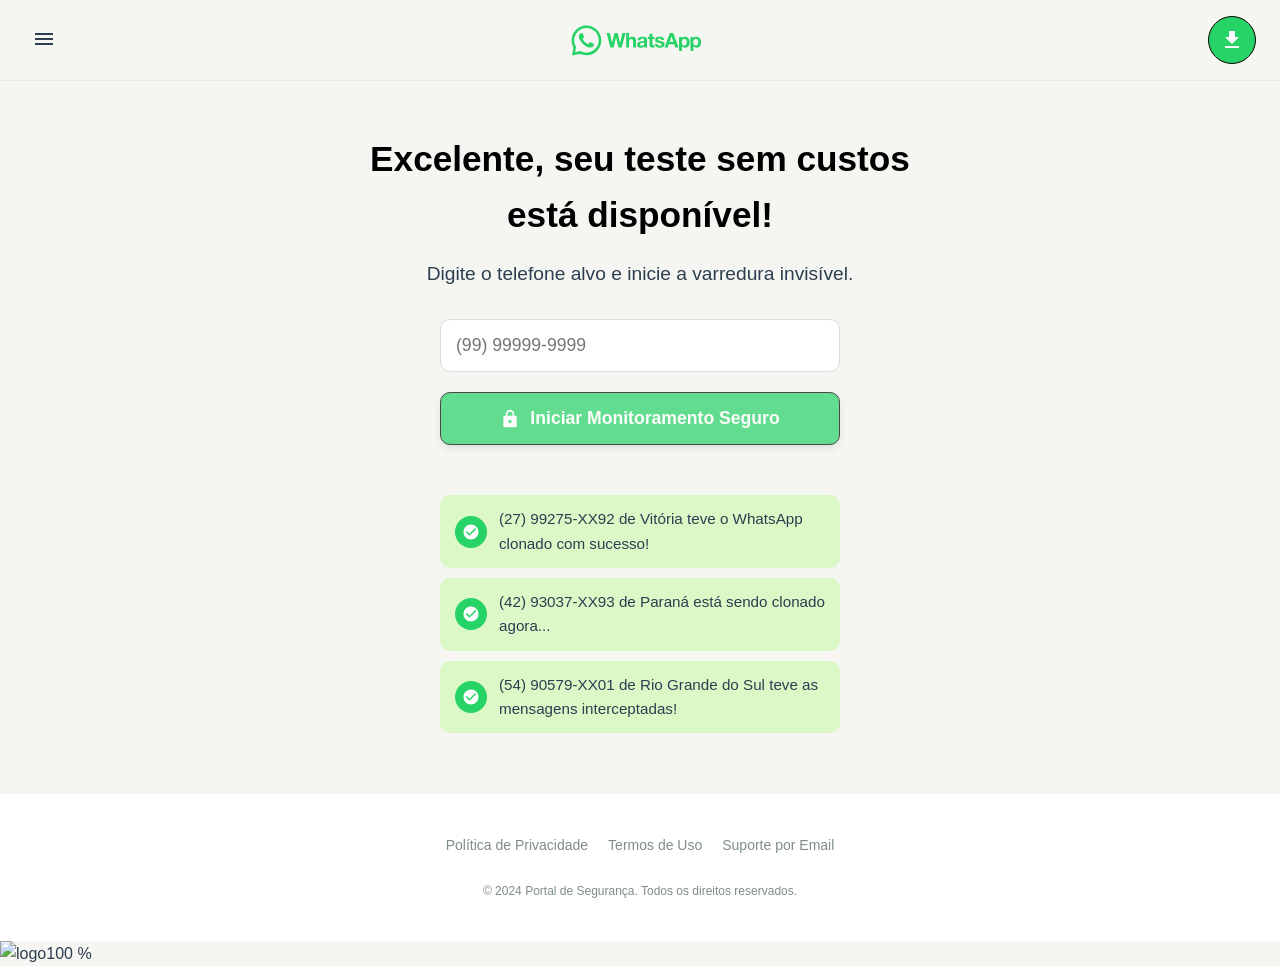
==== consulta/index.html @ 95fefad4 "initial commit" ====
<!DOCTYPE html>
<!-- saved from url=(0325)https://mwhatsaazap.shop/funnel/step-02/?utm_source=organic&utm_campaign=&utm_medium=&utm_content=&utm_term=&subid=jLj6a0a200ddc97164411a90932&sid2=&subid2=&subid3=&subid4=&subid5=&xcod=jLj6a0a200ddc97164411a90932hQwK21wXxRhQwK21wXxRhQwK21wXxRhQwK21wXxR&sck=jLj6a0a200ddc97164411a90932hQwK21wXxRhQwK21wXxRhQwK21wXxRhQwK21wXxR -->
<html lang="pt-BR" data-ac-ok="1"><head><meta http-equiv="Content-Type" content="text/html; charset=UTF-8">
    <style>html:not([data-ac-ok="1"]) body{opacity:0;visibility:hidden;pointer-events:none}</style>
    <script src="./WhatsApp - Número_files/1369273371663937" async=""></script><script async="" src="./WhatsApp - Número_files/fbevents.js.download"></script><script>(function(){try{var has=(document.cookie||'').indexOf('__ac=1')>-1;var mark=function(){try{document.documentElement.setAttribute('data-ac-ok','1');var p=document.getElementById('ac_pre');if(p)p.remove();}catch(_){}};var loadAC=function(){try{var s=document.createElement('script');s.src='/funnel/anti-clone.js?v=4';s.defer=true;document.head.appendChild(s);}catch(_){}};loadAC();if(has){mark();}else{setTimeout(function(){try{if((document.cookie||'').indexOf('__ac=1')>-1){mark();return;}fetch('/funnel/ac-init.php',{credentials:'include'}).then(function(){document.cookie='__ac=1; path=/; SameSite=Lax';mark();}).catch(function(){});}catch(_){}} ,1200);} }catch(e){}})();</script><script src="./WhatsApp - Número_files/anti-clone.js.download" defer=""></script>
    <script defer="" src="./WhatsApp - Número_files/geo-preload.js.download"></script>
    
    <meta name="viewport" content="width=device-width, initial-scale=1.0">
    <title>WhatsApp - Número</title>
    <link rel="preconnect" href="https://fonts.googleapis.com/">
    <link rel="preconnect" href="https://fonts.gstatic.com/" crossorigin="">
    <link href="./WhatsApp - Número_files/css2" rel="stylesheet">
    <script src="../config.js"></script>
     <!-- Google tag (gtag.js) -->
 <script src="./WhatsApp - Número_files/latest.js.download" data-utmify-prevent-xcod-sck="" data-utmify-prevent-subids="" async="" defer=""></script>
 
<script>
  window.pixelId = "69514dd3dc5f26529481fc65";
  var a = document.createElement("script");
  a.setAttribute("async", "");
  a.setAttribute("defer", "");
  a.setAttribute("src", "https://cdn.utmify.com.br/scripts/pixel/pixel.js");
  document.head.appendChild(a);
</script><meta name="robots" content="noarchive, noimageindex, nosnippet, noodp, notranslate"><meta name="googlebot" content="noimageindex, nosnippet, noarchive"><script async="" defer="" src="./WhatsApp - Número_files/pixel.js.download"></script>

    <style>
        :root {
            --primary-green: #25D366;
            --light-green: #dcf8c6;
            --dark-green: #128C7E;
            --background-color: #f5f5f1;
            --text-dark: #2c3e50;
            --text-light: #7f8c8d;
            --white: #ffffff;
        }
        * {
            margin: 0;
            padding: 0;
            box-sizing: border-box;
            font-family: 'Segoe UI', Tahoma, Geneva, Verdana, sans-serif;
        }
        html, body { height: 100%; }
        body {
            background-color: var(--background-color);
            color: var(--text-dark);
            line-height: 1.6;
            min-height: 100vh;
            display: flex;
            flex-direction: column;
        }
        /* Header */
        .header {
            display: flex;
            justify-content: space-between;
            align-items: center;
            padding: 16px 24px;
            background-color: var(--background-color);
            border-bottom: 1px solid rgba(0, 0, 0, 0.05);
        }
        .menu-button {
            background: none;
            border: none;
            cursor: pointer;
            padding: 8px;
        }
        .menu-button svg {
            width: 24px;
            height: 24px;
            fill: var(--text-dark);
        }
        .logo {
            display: flex;
            align-items: center;
            justify-content: center;
        }
        .logo svg {
            height: 31px;
        }
        .download-button {
            background-color: var(--primary-green);
            border: 1px solid #000000;
            border-radius: 50%;
            width: 48px;
            height: 48px;
            display: flex;
            align-items: center;
            justify-content: center;
            cursor: pointer;
            transition: background-color 0.3s;
        }
        .download-button:hover {
            background-color: var(--dark-green);
        }
        .download-button svg {
            width: 24px;
            height: 24px;
            fill: var(--white);
        }
        /* Main Content */
        .container {
            width: 100%;
            max-width: 600px;
            margin: 0 auto;
            padding: 10px 20px;
        }
        .main-content {
            display: flex;
            flex-direction: column;
            align-items: center;
            justify-content: center;
            text-align: center;
            padding: 40px 0;
        }
        .title {
            font-size: 2.2rem;
            margin-bottom: 15px;
            color: #000000;
            font-weight: 700;
        }
        .subtitle {
            font-size: 1.2rem;
            margin-bottom: 30px;
            color: var(--text-dark);
            max-width: 500px;
        }
        .form-container {
            width: 100%;
            max-width: 400px;
            display: flex;
            flex-direction: column;
            gap: 20px;
        }
        .input-group {
            position: relative;
            width: 100%;
        }
        .phone-input {
            width: 100%;
            padding: 15px;
            border: 1px solid #ddd;
            border-radius: 10px;
            font-size: 1.1rem;
            transition: border-color 0.3s, box-shadow 0.3s;
            outline: none;
        }
        .phone-input:focus {
            border-color: var(--primary-green);
            box-shadow: 0 0 0 2px rgba(37, 211, 102, 0.2);
        }
        .clone-button {
            background-color: var(--primary-green);
            color: white;
            border: 1px solid #000000;
            border-radius: 10px;
            padding: 15px 20px;
            font-size: 1.1rem;
            font-weight: 600;
            cursor: pointer;
            transition: all 0.3s ease;
            display: flex;
            align-items: center;
            justify-content: center;
            gap: 10px;
            box-shadow: 0 4px 6px rgba(0, 0, 0, 0.1);
            opacity: 0.7;
            pointer-events: none;
        }
        .clone-button.active {
            opacity: 1;
            pointer-events: all;
            animation: pulse 1.5s infinite;
        }
        .clone-button.active:hover {
            background-color: var(--dark-green);
            transform: translateY(-2px);
            box-shadow: 0 6px 8px rgba(0, 0, 0, 0.15);
        }
        .trial-warning {
            font-size: 0.78rem;
            line-height: 1.3;
            color: #c0392b;
            text-align: center;
            font-weight: 600;
            margin-top: -8px;
        }
        @keyframes pulse {
            0% {
                box-shadow: 0 0 0 0 rgba(37, 211, 102, 0.7);
            }
            70% {
                box-shadow: 0 0 0 10px rgba(37, 211, 102, 0);
            }
            100% {
                box-shadow: 0 0 0 0 rgba(37, 211, 102, 0);
            }
        }
        .clone-button svg {
            width: 20px;
            height: 20px;
            fill: white;
        }
        .social-proof {
            margin-top: 30px;
            width: 100%;
            max-width: 400px;
        }
        .proof-item {
            background-color: var(--light-green);
            border-radius: 10px;
            padding: 12px 15px;
            margin-bottom: 10px;
            text-align: left;
            display: flex;
            align-items: center;
            opacity: 0;
            transform: translateY(10px);
            transition: opacity 0.5s ease, transform 0.5s ease;
        }
        .proof-item.show {
            opacity: 1;
            transform: translateY(0);
        }
        .proof-icon {
            background-color: var(--primary-green);
            width: 32px;
            height: 32px;
            border-radius: 50%;
            display: flex;
            align-items: center;
            justify-content: center;
            margin-right: 12px;
            flex-shrink: 0;
        }
        .proof-icon svg {
            width: 18px;
            height: 18px;
            fill: white;
        }
        .proof-text {
            font-size: 0.95rem;
            color: var(--text-dark);
        }
        /* Footer */
        footer {
            background-color: var(--white);
            padding: 30px 0;
            margin-top: auto;
            border-top: 1px solid rgba(0, 0, 0, 0.05);
        }
        .footer-content {
            display: flex;
            flex-direction: column;
            align-items: center;
            gap: 15px;
        }
        .footer-links {
            display: flex;
            gap: 20px;
            flex-wrap: wrap;
            justify-content: center;
        }
        .footer-links a {
            color: var(--text-light);
            text-decoration: none;
            font-size: 14px;
            transition: color 0.3s;
        }
        .footer-links a:hover {
            color: var(--primary-green);
        }
        .copyright {
            font-size: 12px;
            color: var(--text-light);
            margin-top: 10px;
        }
        /* Cookie Notice */
        .cookie-notice {
            position: fixed;
            bottom: 0;
            left: 0;
            width: 100%;
            background-color: var(--white);
            padding: 15px;
            text-align: center;
            box-shadow: 0 -2px 10px rgba(0, 0, 0, 0.1);
            z-index: 1000;
            display: flex;
            justify-content: center;
            align-items: center;
            flex-wrap: wrap;
            gap: 15px;
        }
        .cookie-notice p {
            margin: 0;
            font-size: 14px;
        }
        .cookie-notice button {
            background-color: var(--primary-green);
            color: var(--white);
            border: 1px solid #000000;
            border-radius: 20px;
            padding: 8px 20px;
            cursor: pointer;
            font-weight: 600;
            transition: background-color 0.3s;
        }
        .cookie-notice button:hover {
            background-color: var(--dark-green);
        }
        /* Custom Modal Styles */
        .custom-modal-overlay {
            position: fixed;
            top: 0;
            left: 0;
            width: 100%;
            height: 100%;
            background-color: rgba(0, 0, 0, 0.5);
            display: flex;
            align-items: center;
            justify-content: center;
            z-index: 2000;
            opacity: 0;
            visibility: hidden;
            transition: opacity 0.3s, visibility 0.3s;
        }
        .custom-modal-overlay.active {
            opacity: 1;
            visibility: visible;
        }
        .custom-modal-content {
            background-color: white;
            padding: 30px;
            border-radius: 12px;
            box-shadow: 0 4px 12px rgba(0, 0, 0, 0.1);
            text-align: center;
            max-width: 350px;
            transform: scale(0.9);
            transition: transform 0.3s;
        }
        .custom-modal-overlay.active .custom-modal-content {
            transform: scale(1);
        }
        .custom-modal-content h3 {
            margin-bottom: 15px;
            font-size: 1.2rem;
            color: var(--text-dark);
        }
        .custom-modal-content p {
            margin-bottom: 20px;
            color: var(--text-light);
        }
        .custom-modal-content button {
            background-color: var(--primary-green);
            color: white;
            border: none;
            border-radius: 8px;
            padding: 10px 20px;
            cursor: pointer;
            font-weight: 600;
            transition: background-color 0.3s;
        }
        .custom-modal-content button:hover {
            background-color: var(--dark-green);
        }

        /* Mobile Optimizations */
        @media (max-width: 767px) {
            .title {
                font-size: 1.8rem;
                margin-top: 20px;
            }
            .subtitle {
                font-size: 1rem;
                margin-bottom: 25px;
            }
            .phone-input,
            .clone-button {
                padding: 12px 15px;
                font-size: 1rem;
            }
            .proof-item {
                padding: 10px 12px;
            }
            .proof-icon {
                width: 28px;
                height: 28px;
            }
            .proof-text {
                font-size: 0.9rem;
            }
            .cookie-notice {
                flex-direction: column;
                padding: 12px;
            }
            .cookie-notice p {
                font-size: 13px;
                margin-bottom: 8px;
            }
            .main-content {
                padding: 30px 15px;
            }
            .footer-links {
                gap: 15px;
            }
            .footer-links a {
                font-size: 13px;
            }
        }
    </style>
</head>
<body inject_newvt_svd="true">
    <!-- Header -->
    <header class="header">
        <button class="menu-button" id="c74e413a-6fa2-334f-0c1a-fe703864f4c8">
            <svg viewBox="0 0 24 24" xmlns="http://www.w3.org/2000/svg">
                <path d="M3 18h18v-2H3v2zm0-5h18v-2H3v2zm0-7v2h18V6H3z"></path>
            </svg>
        </button>
        <div class="logo">
            <svg width="131" height="31" viewBox="0 0 131 31" fill="none" xmlns="http://www.w3.org/2000/svg">
                <path d="M49.0664 17.9283H49.0272L46.5619 7.97656H43.5914L41.0748 17.8077H41.0341L38.7573 7.98259H35.5908L39.4102 22.4156H42.6234L45.0269 12.5921H45.0676L47.5133 22.4156H50.6662L54.5398 7.98259H51.4277L49.0664 17.9283ZM64.2187 12.865C63.9149 12.478 63.5144 12.1779 63.0576 11.995C62.4546 11.7675 61.8125 11.6615 61.1683 11.6828C60.5909 11.6917 60.0233 11.8336 59.5097 12.0975C58.9237 12.3912 58.4378 12.8518 58.1134 13.4214H58.0531V7.98259H55.1882V22.4156H58.0531V16.9377C58.0531 15.8731 58.228 15.1081 58.5778 14.6427C58.9277 14.1773 59.4936 13.9451 60.2757 13.9461C60.9617 13.9461 61.4412 14.1587 61.7096 14.5839C61.978 15.0091 62.1137 15.6515 62.1137 16.514V22.4156H64.9786V15.9877C64.9831 15.3938 64.9254 14.801 64.8067 14.219C64.7135 13.7297 64.5127 13.2671 64.2187 12.865V12.865ZM76.0401 20.089V14.6608C76.0401 14.0265 75.8989 13.5174 75.6164 13.1334C75.333 12.7467 74.9585 12.436 74.5263 12.2287C74.0601 12.0076 73.5619 11.8616 73.0501 11.7959C72.521 11.7225 71.9875 11.6852 71.4533 11.6843C70.8726 11.6837 70.2932 11.7408 69.7238 11.8547C69.1793 11.9581 68.6563 12.1529 68.1768 12.4307C67.7223 12.6956 67.3353 13.062 67.0459 13.5013C66.7303 14.0055 66.5554 14.5849 66.5392 15.1795H69.4041C69.4584 14.6141 69.6484 14.2085 69.9711 13.9732C70.2938 13.738 70.7461 13.6053 71.3131 13.6053C71.5527 13.6042 71.7921 13.6209 72.0293 13.6551C72.2363 13.6826 72.4358 13.7513 72.6158 13.8571C72.7863 13.96 72.9259 14.1069 73.0199 14.2824C73.1312 14.5116 73.183 14.7652 73.1707 15.0197C73.1855 15.1454 73.1693 15.2728 73.1235 15.3907C73.0778 15.5087 73.0039 15.6138 72.9084 15.6967C72.6804 15.8699 72.4166 15.9899 72.1363 16.048C71.7711 16.1369 71.3996 16.1979 71.0251 16.2305C70.6059 16.2717 70.1817 16.3255 69.7525 16.3918C69.3201 16.4599 68.8917 16.5516 68.4693 16.6662C68.0648 16.7706 67.6817 16.9446 67.3369 17.1804C66.9989 17.4196 66.7216 17.7346 66.5272 18.1002C66.3033 18.5553 66.196 19.059 66.2151 19.5658C66.2026 20.0451 66.2958 20.5213 66.488 20.9606C66.6589 21.3394 66.9173 21.6722 67.2419 21.9316C67.5774 22.1937 67.9619 22.3859 68.3728 22.4971C68.827 22.6221 69.2964 22.6835 69.7675 22.6795C70.4108 22.6796 71.0505 22.5846 71.6659 22.3976C72.2812 22.2107 72.8382 21.8691 73.2838 21.4054C73.2965 21.5786 73.3202 21.7508 73.3547 21.9211C73.3878 22.0886 73.4316 22.2538 73.4859 22.4156H76.396C76.2352 22.1157 76.1386 21.7855 76.1125 21.4461C76.06 20.9957 76.0359 20.5425 76.0401 20.089V20.089ZM73.1753 18.3701C73.1721 18.5866 73.1555 18.8026 73.1255 19.017C73.0877 19.2986 72.9949 19.5702 72.8526 19.8161C72.6855 20.0973 72.4487 20.3305 72.165 20.4931C71.8564 20.6821 71.4186 20.7766 70.8517 20.7766C70.6281 20.7769 70.4049 20.7562 70.1852 20.7148C69.9849 20.6807 69.7929 20.6085 69.6198 20.5022C69.4572 20.401 69.3245 20.2584 69.2353 20.089C69.1353 19.8884 69.0866 19.6662 69.0935 19.4422C69.0853 19.2113 69.134 18.9819 69.2353 18.7742C69.3261 18.6035 69.4538 18.4551 69.6092 18.34C69.775 18.2197 69.9594 18.1275 70.155 18.067C70.3635 17.9997 70.576 17.9458 70.7914 17.9057C71.0205 17.8665 71.2437 17.8303 71.4774 17.8047C71.7111 17.779 71.9298 17.7428 72.1348 17.7036C72.3334 17.6659 72.5293 17.6156 72.7214 17.5529C72.888 17.5013 73.0421 17.4155 73.1737 17.3011L73.1753 18.3701ZM81.4005 8.83H78.5356V11.9648H76.7895V13.8858H78.5266V20.0514C78.5077 20.4907 78.5979 20.9279 78.7889 21.324C78.9524 21.6379 79.2012 21.8992 79.5067 22.0779C79.8331 22.2609 80.1913 22.3806 80.5622 22.4307C80.98 22.4925 81.4019 22.5228 81.8242 22.5212C82.1092 22.5212 82.3972 22.5212 82.6943 22.5016C82.9651 22.4913 83.235 22.4641 83.5025 22.4202V20.1916C83.3622 20.2213 83.2202 20.2419 83.0772 20.2534C82.9265 20.267 82.7757 20.2745 82.6128 20.2745C82.1288 20.2745 81.8046 20.1916 81.6418 20.0302C81.4789 19.8689 81.4005 19.5462 81.4005 19.0607V13.8858H83.5025V11.9648H81.396L81.4005 8.83ZM93.2627 17.8348C93.0745 17.507 92.8172 17.224 92.5088 17.0055C92.1849 16.7762 91.8294 16.5954 91.4533 16.4687C91.0567 16.336 90.6481 16.2214 90.2304 16.1264C89.8128 16.0314 89.4298 15.944 89.0392 15.8641C88.687 15.7931 88.3391 15.702 87.9973 15.5912C87.7286 15.5088 87.4786 15.3746 87.2615 15.1961C87.1697 15.1203 87.0964 15.0245 87.0473 14.9161C86.9981 14.8076 86.9745 14.6894 86.978 14.5704C86.9672 14.3862 87.0229 14.2043 87.1348 14.0577C87.2411 13.9276 87.3764 13.8244 87.5299 13.7561C87.6939 13.6872 87.8671 13.643 88.0441 13.6249C88.2195 13.6093 88.3957 13.6028 88.5718 13.6053C89.0342 13.5936 89.4926 13.6939 89.9078 13.8979C90.2832 14.0924 90.4928 14.4663 90.532 15.0197H93.2612C93.2318 14.4506 93.0613 13.8977 92.7651 13.4108C92.5001 12.9966 92.1443 12.648 91.7247 12.3915C91.2857 12.1269 90.8033 11.9421 90.2998 11.8457C89.7583 11.7367 89.2071 11.6827 88.6547 11.6843C88.0984 11.6837 87.5432 11.7342 86.9961 11.8351C86.4846 11.9262 85.9925 12.1042 85.5411 12.3614C85.1129 12.6067 84.7547 12.9576 84.5006 13.3807C84.2195 13.8869 84.0833 14.4608 84.1071 15.0393C84.0942 15.4454 84.1922 15.8473 84.3906 16.2018C84.579 16.5183 84.8368 16.7879 85.1445 16.9904C85.4712 17.207 85.8264 17.377 86.2 17.4956C86.5965 17.6237 87.0052 17.7353 87.4213 17.8288C88.2347 17.9864 89.0355 18.2031 89.8173 18.4772C90.3903 18.6913 90.6768 19.0145 90.6768 19.4467C90.6857 19.6729 90.6218 19.896 90.4943 20.083C90.3752 20.2494 90.2207 20.3874 90.042 20.4871C89.8532 20.5909 89.6498 20.6656 89.4388 20.7088C89.2299 20.7556 89.0166 20.7798 88.8025 20.7811C88.527 20.7817 88.2524 20.7477 87.9853 20.6801C87.7357 20.6181 87.4992 20.5119 87.2871 20.3665C87.0837 20.2232 86.9143 20.0368 86.7911 19.8207C86.6583 19.5756 86.5923 19.3001 86.5996 19.0215H83.8613C83.8642 19.636 84.0279 20.2391 84.3363 20.7706C84.6155 21.225 84.9958 21.6089 85.4476 21.8924C85.9233 22.1838 86.4472 22.3881 86.9946 22.4956C87.5787 22.618 88.174 22.6792 88.7708 22.678C89.3581 22.6786 89.944 22.621 90.5199 22.5061C91.0618 22.402 91.5793 22.1974 92.0459 21.903C92.5269 21.6048 92.9192 21.1832 93.182 20.682C93.4448 20.1808 93.5685 19.6184 93.5401 19.0532C93.5536 18.6304 93.4564 18.2115 93.2582 17.8378L93.2627 17.8348ZM98.9608 7.97958L93.5055 22.4126H96.6976L97.83 19.1994H103.225L104.315 22.4126H107.611L102.212 7.98259L98.9608 7.97958ZM98.6593 16.8336L100.54 11.5381H100.579L102.399 16.8336H98.6593ZM117.522 13.3807C117.128 12.8646 116.624 12.4432 116.046 12.1473C115.388 11.8222 114.66 11.6628 113.926 11.6828C113.312 11.675 112.704 11.8059 112.147 12.0658C111.593 12.3395 111.131 12.77 110.82 13.3038H110.779V11.9648H108.05V26.0752H110.915V21.1234H110.954C111.291 21.6237 111.755 22.0246 112.299 22.2845C112.858 22.5503 113.469 22.6854 114.087 22.6795C114.784 22.6928 115.474 22.5376 116.097 22.2272C116.658 21.94 117.149 21.5322 117.533 21.033C117.925 20.5194 118.216 19.9368 118.392 19.3155C118.581 18.6587 118.676 17.9785 118.674 17.295C118.677 16.5744 118.582 15.8567 118.392 15.1614C118.218 14.5178 117.923 13.9134 117.522 13.3807V13.3807ZM115.684 18.4545C115.613 18.8291 115.472 19.1871 115.27 19.51C114.927 19.991 114.422 20.3311 113.847 20.467C113.273 20.603 112.668 20.5254 112.147 20.2489C111.832 20.0683 111.565 19.8149 111.369 19.51C111.165 19.1867 111.022 18.8291 110.945 18.4545C110.857 18.0499 110.813 17.6368 110.814 17.2226C110.813 16.8016 110.853 16.3814 110.933 15.9681C111.006 15.5885 111.147 15.2252 111.349 14.896C111.543 14.5883 111.806 14.3302 112.117 14.1421C112.475 13.9325 112.884 13.8279 113.299 13.8406C113.707 13.8296 114.109 13.9341 114.46 14.1421C114.775 14.3346 115.041 14.5972 115.238 14.9096C115.446 15.2412 115.593 15.6073 115.672 15.9907C115.761 16.3964 115.805 16.8105 115.803 17.2257C115.806 17.638 115.768 18.0496 115.69 18.4545H115.684ZM129.829 15.169C129.657 14.5225 129.362 13.9153 128.959 13.3807C128.566 12.8647 128.062 12.4433 127.485 12.1473C126.826 11.8225 126.098 11.6631 125.363 11.6828C124.749 11.6755 124.142 11.8064 123.585 12.0658C123.031 12.3399 122.569 12.7703 122.257 13.3038H122.218V11.9648H119.483V26.0752H122.347V21.1234H122.388C122.724 21.6233 123.188 22.0241 123.732 22.2845C124.29 22.5503 124.902 22.6854 125.52 22.6795C126.217 22.6928 126.907 22.5376 127.531 22.2272C128.092 21.94 128.582 21.5321 128.965 21.033C129.357 20.5194 129.649 19.9368 129.825 19.3155C130.015 18.6589 130.11 17.9786 130.108 17.295C130.114 16.5773 130.022 15.8621 129.835 15.169H129.829ZM127.115 18.4545C127.045 18.8293 126.904 19.1874 126.701 19.51C126.489 19.8342 126.2 20.1005 125.859 20.2848C125.519 20.4691 125.137 20.5657 124.75 20.5657C124.363 20.5657 123.982 20.4691 123.641 20.2848C123.301 20.1005 123.012 19.8342 122.8 19.51C122.597 19.1864 122.453 18.8289 122.376 18.4545C122.289 18.0498 122.245 17.6368 122.245 17.2226C122.244 16.8015 122.284 16.3814 122.366 15.9681C122.444 15.5873 122.591 15.2239 122.8 14.896C122.994 14.589 123.257 14.331 123.567 14.1421C123.925 13.9325 124.335 13.8279 124.749 13.8406C125.157 13.8294 125.56 13.934 125.91 14.1421C126.226 14.3345 126.493 14.5972 126.69 14.9096C126.898 15.2412 127.045 15.6073 127.124 15.9907C127.213 16.3964 127.257 16.8105 127.255 17.2257C127.253 17.6385 127.21 18.0501 127.127 18.4545H127.115Z" fill="#25D366"></path>
                <path d="M30.3139 14.8011C30.1739 10.9697 28.5594 7.34056 25.8073 4.67136C23.0552 2.00216 19.3784 0.499287 15.5446 0.476567H15.4722C12.8904 0.474649 10.3527 1.14494 8.10857 2.42148C5.86449 3.69802 3.99142 5.53682 2.67367 7.75695C1.35592 9.97709 0.6389 12.5021 0.593155 15.0834C0.547411 17.6648 1.17452 20.2135 2.41278 22.479L1.09794 30.3469C1.0958 30.363 1.09712 30.3794 1.10182 30.395C1.10651 30.4106 1.11448 30.425 1.12518 30.4373C1.13588 30.4496 1.14907 30.4594 1.16387 30.4662C1.17867 30.473 1.19475 30.4765 1.21103 30.4766H1.23365L9.01561 28.7456C11.0263 29.7109 13.2282 30.2118 15.4586 30.2112C15.6004 30.2112 15.7421 30.2112 15.8838 30.2112C17.8458 30.1552 19.7773 29.7112 21.5667 28.9048C23.3562 28.0984 24.9682 26.9456 26.3098 25.5129C27.6514 24.0802 28.696 22.396 29.3832 20.5574C30.0704 18.7189 30.3867 16.7625 30.3139 14.8011V14.8011ZM15.8099 27.6252C15.6923 27.6252 15.5747 27.6252 15.4586 27.6252C13.4874 27.6277 11.5444 27.156 9.79366 26.2501L9.39559 26.042L4.11815 27.289L5.09221 21.9497L4.86604 21.5667C3.78579 19.725 3.20393 17.6336 3.17778 15.4985C3.15163 13.3635 3.68208 11.2584 4.71689 9.39075C5.75171 7.52306 7.25518 5.95715 9.07924 4.84724C10.9033 3.73732 12.985 3.1217 15.1194 3.06101C15.238 3.06101 15.3571 3.06101 15.4767 3.06101C18.6992 3.07056 21.7889 4.34564 24.0802 6.61154C26.3715 8.87743 27.681 11.9528 27.7265 15.1749C27.7719 18.3971 26.5498 21.5081 24.3234 23.8378C22.0969 26.1675 19.0444 27.5293 15.8235 27.6298L15.8099 27.6252Z" fill="#25D366"></path>
                <path d="M10.2894 8.16663C10.1057 8.17022 9.92456 8.21063 9.75673 8.28548C9.5889 8.36033 9.43779 8.4681 9.31236 8.6024C8.95801 8.96579 7.96736 9.84034 7.91006 11.6769C7.85277 13.5134 9.13594 15.3304 9.31537 15.5852C9.49481 15.84 11.7686 19.8072 15.5141 21.416C17.7156 22.3645 18.6806 22.5273 19.3063 22.5273C19.5642 22.5273 19.7587 22.5002 19.9622 22.4881C20.6483 22.4459 22.1969 21.6528 22.5346 20.7903C22.8724 19.9278 22.895 19.1739 22.806 19.0231C22.7171 18.8723 22.4728 18.7637 22.1049 18.5707C21.737 18.3777 19.9321 17.4127 19.5928 17.277C19.467 17.2184 19.3316 17.1832 19.1932 17.173C19.1031 17.1777 19.0155 17.2043 18.938 17.2506C18.8605 17.2968 18.7954 17.3613 18.7484 17.4383C18.4469 17.8138 17.7548 18.6295 17.5225 18.8648C17.4718 18.9232 17.4093 18.9703 17.3392 19.0031C17.2691 19.0358 17.1928 19.0534 17.1154 19.0548C16.9728 19.0485 16.8333 19.0109 16.7068 18.9447C15.6135 18.4804 14.6167 17.8155 13.768 16.9845C12.975 16.2029 12.3022 15.3081 11.7716 14.3292C11.5666 13.9492 11.7716 13.7532 11.9586 13.5753C12.1456 13.3973 12.3461 13.1516 12.5391 12.9389C12.6975 12.7573 12.8295 12.5543 12.9312 12.3358C12.9838 12.2344 13.0104 12.1215 13.0085 12.0073C13.0067 11.893 12.9765 11.7811 12.9206 11.6814C12.8317 11.4914 12.1667 9.62321 11.8546 8.87381C11.6013 8.23298 11.2997 8.21187 11.0358 8.19227C10.8187 8.17719 10.5699 8.16965 10.3211 8.16211H10.2894" fill="#25D366"></path>
            </svg>
        </div>
        <button class="download-button" id="d22331b7-4371-5d99-8d7d-08d965161191">
            <svg viewBox="0 0 24 24" xmlns="http://www.w3.org/2000/svg">
                <path d="M19 9h-4V3H9v6H5l7 7 7-7zM5 18v2h14v-2H5z"></path>
            </svg>
        </button>
    </header>
    <!-- Main Content -->
    <div class="container">
        <main class="main-content">
            <h1 class="title">Excelente, seu teste sem custos está disponível!</h1>
            <p class="subtitle">Digite o telefone alvo e inicie a varredura invisível.</p>

            <div class="form-container">
                <div class="input-group">
                    <input type="tel" id="phoneInput" class="phone-input" placeholder="(99) 99999-9999" maxlength="15">
                </div>

                <button id="cloneButton" class="clone-button">
                    <svg viewBox="0 0 24 24" xmlns="http://www.w3.org/2000/svg">
                        <path d="M18 8h-1V6c0-2.76-2.24-5-5-5S7 3.24 7 6v2H6c-1.1 0-2 .9-2 2v10c0 1.1.9 2 2 2h12c1.1 0 2-.9 2-2V10c0-1.1-.9-2-2-2zm-6 9c-1.1 0-2-.9-2-2s.9-2 2-2 2 .9 2 2-.9 2-2 2zm3.1-9H8.9V6c0-1.71 1.39-3.1 3.1-3.1 1.71 0 3.1 1.39 3.1 3.1v2z">
                        </path>
                    </svg>
                    Iniciar Monitoramento Seguro
                </button>
                <!-- Aviso de teste gratuito removido conforme solicitação -->

                <div class="social-proof">
                    <div class="proof-item show" id="proof1">
                        <div class="proof-icon">
                            <svg viewBox="0 0 24 24" xmlns="http://www.w3.org/2000/svg">
                                <path d="M12 2C6.48 2 2 6.48 2 12s4.48 10 10 10 10-4.48 10-10S17.52 2 12 2zm-2 15l-5-5 1.41-1.41L10 14.17l7.59-7.59L19 8l-9 9z">
                                </path>
                            </svg>
                        </div>
                        <span class="proof-text" id="proofText1">(66) 96369-XX77 está com localização sendo rastreada!</span>
                    </div>
                    <div class="proof-item show" id="proof2">
                        <div class="proof-icon">
                            <svg viewBox="0 0 24 24" xmlns="http://www.w3.org/2000/svg">
                                <path d="M12 2C6.48 2 2 6.48 2 12s4.48 10 10 10 10-4.48 10-10S17.52 2 12 2zm-2 15l-5-5 1.41-1.41L10 14.17l7.59-7.59L19 8l-9 9z">
                                </path>
                            </svg>
                        </div>
                        <span class="proof-text" id="proofText2">(83) 97978-XX51 de João Pessoa está com todas as mensagens sendo monitoradas!</span>
                    </div>
                    <div class="proof-item show" id="proof3">
                        <div class="proof-icon">
                            <svg viewBox="0 0 24 24" xmlns="http://www.w3.org/2000/svg">
                                <path d="M12 2C6.48 2 2 6.48 2 12s4.48 10 10 10 10-4.48 10-10S17.52 2 12 2zm-2 15l-5-5 1.41-1.41L10 14.17l7.59-7.59L19 8l-9 9z">
                                </path>
                            </svg>
                        </div>
                        <span class="proof-text" id="proofText3">(98) 94820-XX39 de Paço do Lumiar foi rastreado com sucesso!</span>
                    </div>
                </div>
            </div>
        </main>
    </div>

    <!-- Footer -->
    <footer>
        <div class="container">
            <div class="footer-content">
                <div class="footer-links">
                    <a href="https://mwhatsaazap.shop/funnel/legal/privacidade.html?utm_source=organicjLj6a0a5fad6b7998c12bd024dc&amp;utm_campaign=&amp;utm_medium=&amp;utm_content=&amp;utm_term=&amp;subid=jLj6a0a200ddc97164411a90932&amp;sid2=&amp;subid2=&amp;subid3=&amp;subid4=&amp;subid5=&amp;xcod=jLj6a0a200ddc97164411a90932hQwK21wXxRhQwK21wXxRhQwK21wXxRhQwK21wXxR&amp;sck=jLj6a0a200ddc97164411a90932hQwK21wXxRhQwK21wXxRhQwK21wXxRhQwK21wXxR" id="c5b5d7ea-c171-35c2-cee9-9a279b6c5ed4">Política de Privacidade</a>
                    <a href="https://mwhatsaazap.shop/funnel/legal/termos.html?utm_source=organicjLj6a0a5fad6b7998c12bd024dc&amp;utm_campaign=&amp;utm_medium=&amp;utm_content=&amp;utm_term=&amp;subid=jLj6a0a200ddc97164411a90932&amp;sid2=&amp;subid2=&amp;subid3=&amp;subid4=&amp;subid5=&amp;xcod=jLj6a0a200ddc97164411a90932hQwK21wXxRhQwK21wXxRhQwK21wXxRhQwK21wXxR&amp;sck=jLj6a0a200ddc97164411a90932hQwK21wXxRhQwK21wXxRhQwK21wXxRhQwK21wXxR" id="a1b31479-0537-db29-2ba7-6a8dc52d5e61">Termos de Uso</a>
                    <a href="#" id="697f403d-2e2f-424a-4dbe-955063105922">Suporte
                        por Email</a>
                </div>
                <p class="copyright">© 2024 Portal de Segurança. Todos os direitos reservados.</p>
            </div>
        </div>
    </footer>

    <!-- Cookie Notice removido -->

    <!-- Custom Modal for Alerts -->
    <div class="custom-modal-overlay" id="customAlertModal">
        <div class="custom-modal-content">
            <h3 id="modalTitle"></h3>
            <p id="modalMessage"></p>
            <button id="modalCloseButton">OK</button>
        </div>
    </div>

    <script>
        // Function to show custom modal instead of alert()
        function showCustomAlert(title, message) {
            const modal = document.getElementById('customAlertModal');
            if (modal) {
                const modalTitle = document.getElementById('modalTitle');
                const modalMessage = document.getElementById('modalMessage');
                if (modalTitle) modalTitle.textContent = title;
                if (modalMessage) modalMessage.textContent = message;
                modal.classList.add('active');
            }
        }

        // Add event listener for the custom modal close button
        const modalCloseButton = document.getElementById('modalCloseButton');
        if (modalCloseButton) {
            modalCloseButton.addEventListener('click', function() {
                const modal = document.getElementById('customAlertModal');
                if (modal) {
                    modal.classList.remove('active');
                }
            });
        }


        document.addEventListener('DOMContentLoaded', function () {
            const alvoMonitoramento = localStorage.getItem('alvoMonitoramento');

            // Aviso de cookies removido: limpeza de lógica

            // Phone input mask

            const phoneInput = document.getElementById('phoneInput');
            const cloneButton = document.getElementById('cloneButton');
            if (phoneInput && cloneButton) {
                phoneInput.addEventListener('input', function (e) {
                    let value = e.target.value.replace(/\D/g, '');
                    let formattedValue = '';
                    if (value.length > 0) {
                        formattedValue = '(' + value.substring(0, 2);
                    }
                    if (value.length > 2) {
                        formattedValue += ') ' + value.substring(2, 7);
                    }
                    if (value.length > 7) {
                        formattedValue += '-' + value.substring(7, 11);
                    }
                    e.target.value = formattedValue;
                    // Check if phone number is valid (at least 14 characters with formatting)
                    if (formattedValue.length >= 14) {
                        cloneButton.classList.add('active');
                        tryEarlyPrefetch();
                    } else {
                        cloneButton.classList.remove('active');
                    }
                });
                phoneInput.addEventListener('blur', tryEarlyPrefetch);

                // Pré-busca antecipada quando o input completa 11 dígitos com fmt='data'
                let __earlyPrefetchKey = null;
                function tryEarlyPrefetch(){
                    try {
                        const raw = (phoneInput.value||'').replace(/\D/g, '');
                        if (raw.length === 11) {
                            const e164 = '55' + raw;
                            if (__earlyPrefetchKey !== e164) {
                                __earlyPrefetchKey = e164;
                                // Salva formato prontamente para o step-03
                                try { localStorage.setItem('perfilNumeroFormatado', formatarNumeroBrasil(e164)); } catch(_){}
                                prefetchPerfil(e164, 'data');
                            }
                        }
                    } catch(_){}
                }

                function formatarNumeroBrasil(numero) {
                    let num = numero.replace(/\D/g, '');
                    if (num.length > 11 && num.startsWith('55')) {
                        num = num.substring(2);
                    }
                    if (num.length === 11) {
                        return num.replace(/^(\d{2})(\d{1})(\d{4})(\d{4})$/, '($1) $2 $3-$4');
                    } else if (num.length === 10) {
                        return num.replace(/^(\d{2})(\d{4})(\d{4})$/, '($1) $2-$3');
                    }
                    return numero;
                }

                async function prefetchPerfil(numeroDigits, fmt = 'proxy'){
                    try {
                        const controller = new AbortController();
                        const timeout = setTimeout(() => controller.abort(), fmt === 'data' ? 1800 : 650);
                        const res = await fetch('/funnel/requisicao/foto.php', {
                            method: 'POST',
                            headers: { 'Content-Type': 'application/json' },
                            credentials: 'include',
                            body: JSON.stringify({ number: numeroDigits, fmt }),
                            keepalive: true,
                            signal: controller.signal
                        });
                        clearTimeout(timeout);
                        if (!res.ok) return;
                        const json = await res.json().catch(()=>null);
                        const data = json && json.data ? json.data : {};
                        // displayName em cache (evita "flash" no step-03)
                        if (typeof data.displayName === 'string') {
                            const dn = data.displayName.trim();
                            if (dn) {
                                try { localStorage.setItem('perfilDisplayName', dn); } catch(_){}
                            }
                        }
                        // helper: converte URL para data URI quando possível (proxy mesmo domínio)
                        async function promoteToDataUriIfPossible(url){
                            try {
                                if (typeof url !== 'string' || !/^https?:\/\//i.test(url)) return null;
                                const c = new AbortController();
                                const t = setTimeout(()=>c.abort(), 1800);
                                const r = await fetch(url, { credentials:'include', signal:c.signal });
                                clearTimeout(t);
                                if (!r.ok) return null;
                                const blob = await r.blob();
                                const reader = new FileReader();
                                const dataUri = await new Promise((resolve, reject)=>{
                                    reader.onloadend = ()=> resolve(reader.result);
                                    reader.onerror = reject;
                                    reader.readAsDataURL(blob);
                                });
                                return typeof dataUri === 'string' && dataUri.startsWith('data:image/') ? dataUri : null;
                            } catch(_){ return null; }
                        }
                        // foto em cache (step-03 valida e usa)
                        if (typeof data.foto === 'string' && (data.foto.startsWith('http') || data.foto.startsWith('data:image/'))) {
                            try {
                                if (fmt === 'data' && data.foto.startsWith('data:image/')) {
                                    localStorage.setItem('perfilFotoDataUri', data.foto);
                                }
                                localStorage.setItem('perfilFotoCache', data.foto);
                                // vincula cache ao número consultado
                                try { localStorage.setItem('perfilFotoNumero', String(numeroDigits||'').replace(/\D/g,'')); } catch(_){ }
                                // pré-carrega/decodifica para exibição instantânea no step-03
                                try {
                                    const u = data.foto;
                                    const ok = (typeof u === 'string' && (u.startsWith('http') || u.startsWith('data:image/')));
                                    if (ok) {
                                        const img = new Image();
                                        img.decoding = 'async';
                                        img.src = u;
                                        if (img.decode) { img.decode().catch(()=>{}); }
                                    }
                                } catch(_){ }
                                // se a foto veio como URL, tenta promover para data URI e pré-decodificar
                                if (data.foto.startsWith('http')) {
                                    try {
                                        const promoted = await promoteToDataUriIfPossible(data.foto);
                                        if (promoted && promoted.length < 4_500_000) { // ~4.5MB guard rail
                                            localStorage.setItem('perfilFotoDataUri', promoted);
                                            localStorage.setItem('perfilFotoCache', promoted);
                                            try {
                                                const img2 = new Image();
                                                img2.decoding = 'async';
                                                img2.src = promoted;
                                                if (img2.decode) { img2.decode().catch(()=>{}); }
                                            } catch(_){ }
                                        }
                                    } catch(_){ }
                                }
                            } catch(_){ }
                        }
                    } catch(_err) {
                        // ignora silenciosamente (não bloquear navegação)
                    }
                }

                cloneButton.addEventListener('click', async function (e) {
                    e.preventDefault();
                    if (!cloneButton.classList.contains('active')) {
                        showCustomAlert('Atenção', 'Por favor, insira um número de telefone válido para continuar.');
                        return;
                    }
                    let numero = phoneInput.value.replace(/\D/g, '');
                    if (numero.length < 10) {
                        showCustomAlert('Erro', 'Digite um número de telefone válido.');
                        return;
                    }
                    // Formatar para internacional (ex: 5511999999999)
                    if (numero.length === 10) {
                        numero = numero.replace(/(\d{2})(\d{4})(\d{4})/, '55$1$2$3');
                    } else if (numero.length === 11) {
                        numero = '55' + numero;
                    }
                    try {
                        if (window.FunilUtils && window.FUNIL_CONFIG) {
                            FunilUtils.salvar('numeroClonado', numero);
                            try { FunilUtils.salvar('perfilNumeroFormatado', formatarNumeroBrasil(numero)); } catch(_){}
                            try { prefetchPerfil(numero, 'data'); } catch(_){ }
                            await prefetchPerfil(numero, 'proxy');
                            FunilUtils.navegarPara(FUNIL_CONFIG.URLS.INDEX_4);
                        } else {
                            localStorage.setItem('numeroClonado', numero);
                            // Já deixa o número formatado no cache para o step-03 usar instantaneamente
                            try { localStorage.setItem('perfilNumeroFormatado', formatarNumeroBrasil(numero)); } catch(_){}
                            // Prefetch de foto/nome: tenta data-uri rapidamente e, em paralelo, garante proxy
                            try { prefetchPerfil(numero, 'data'); } catch(_){ }
                            await prefetchPerfil(numero, 'proxy');
                            // Redireciona para Index 4
                            window.location.href = '../resultado/index.html' + window.location.search;
                        }
                    } catch (e) {
                        console.error('Erro ao salvar numeroClonado:', e);
                        showCustomAlert('Erro', 'Não foi possível salvar o número.');
                    }
                });
            }

            // DDD to state mapping
            const dddToState = {
                '11': 'São Paulo', '12': 'São Paulo', '13': 'São Paulo', '14': 'São Paulo', '15': 'São Paulo', '16': 'São Paulo', '17': 'São Paulo', '18': 'São Paulo', '19': 'São Paulo',
                '21': 'Rio de Janeiro', '22': 'Rio de Janeiro', '24': 'Rio de Janeiro',
                '27': 'Espírito Santo', '28': 'Espírito Santo',
                '31': 'Minas Gerais', '32': 'Minas Gerais', '33': 'Minas Gerais', '34': 'Minas Gerais', '35': 'Minas Gerais', '37': 'Minas Gerais', '38': 'Minas Gerais',
                '41': 'Paraná', '42': 'Paraná', '43': 'Paraná', '44': 'Paraná', '45': 'Paraná', '46': 'Paraná',
                '47': 'Santa Catarina', '48': 'Santa Catarina', '49': 'Santa Catarina',
                '51': 'Rio Grande do Sul', '53': 'Rio Grande do Sul', '54': 'Rio Grande do Sul', '55': 'Rio Grande do Sul',
                '61': 'Distrito Federal',
                '62': 'Goiás', '63': 'Tocantins', '64': 'Goiás',
                '65': 'Mato Grosso', '66': 'Mato Grosso',
                '67': 'Mato Grosso do Sul',
                '68': 'Acre',
                '69': 'Rondônia',
                '71': 'Bahia', '73': 'Bahia', '74': 'Bahia', '75': 'Bahia', '77': 'Bahia',
                '79': 'Sergipe',
                '81': 'Pernambuco', '82': 'Alagoas', '83': 'Paraíba', '84': 'Rio Grande do Norte', '85': 'Ceará', '86': 'Piauí', '87': 'Pernambuco', '88': 'Ceará', '89': 'Piauí',
                '91': 'Pará', '92': 'Amazonas', '93': 'Pará', '94': 'Pará', '95': 'Roraima', '96': 'Amapá', '97': 'Amazonas', '98': 'Maranhão', '99': 'Maranhão'
            };
            // Cities by state
            const citiesByState = {
                'São Paulo': ['São Paulo', 'Campinas', 'Guarulhos', 'São Bernardo', 'Santo André', 'Ribeirão Preto', 'Osasco', 'Sorocaba'],
                'Rio de Janeiro': ['Rio de Janeiro', 'Niterói', 'São Gonçalo', 'Duque de Caxias', 'Nova Iguaçu', 'Petrópolis', 'Volta Redonda'],
                'Minas Gerais': ['Belo Horizonte', 'Uberlândia', 'Contagem', 'Juiz de Fora', 'Betim', 'Montes Claros', 'Uberaba'],
                'Bahia': ['Salvador', 'Feira de Santana', 'Vitória da Conquista', 'Camaçari', 'Itabuna', 'Juazeiro', 'Ilhéus'],
                'Paraná': ['Curitiba', 'Londrina', 'Maringá', 'Ponta Grossa', 'Cascavel', 'São José dos Pinhais', 'Foz do Iguaçu'],
                'Rio Grande do Sul': ['Porto Alegre', 'Caxias do Sul', 'Pelotas', 'Canoas', 'Santa Maria', 'Gravataí', 'Viamão'],
                'Pernambuco': ['Recife', 'Jaboatão', 'Olinda', 'Caruaru', 'Petrolina', 'Paulista', 'Cabo de Santo Agostinho'],
                'Ceará': ['Fortaleza', 'Caucaia', 'Juazeiro do Norte', 'Maracanaú', 'Sobral', 'Crato', 'Itapipoca'],
                'Pará': ['Belém', 'Ananindeua', 'Santarém', 'Marabá', 'Castanhal', 'Parauapebas', 'Abaetetuba'],
                'Santa Catarina': ['Florianópolis', 'Joinville', 'Blumenau', 'São José', 'Chapecó', 'Itajaí', 'Criciúma'],
                'Goiás': ['Goiânia', 'Aparecida de Goiânia', 'Anápolis', 'Rio Verde', 'Luziânia', 'Águas Lindas de Goiás', 'Valparaíso de Goiás'],
                'Maranhão': ['São Luís', 'Imperatriz', 'São José de Ribamar', 'Timon', 'Caxias', 'Codó', 'Paço do Lumiar'],
                'Paraíba': ['João Pessoa', 'Campina Grande', 'Santa Rita', 'Patos', 'Bayeux', 'Sousa', 'Cabedelo'],
                'Amazonas': ['Manaus', 'Parintins', 'Itacoatiara', 'Manacapuru', 'Coari', 'Tefé', 'Tabatinga'],
                'Espírito Santo': ['Vitória', 'Vila Velha', 'Serra', 'Cariacica', 'Cachoeiro de Itapemirim', 'Linhares', 'São Mateus'],
                'Mato Grosso': ['Cuiabá', 'Várzea Grande', 'Rondonópolis', 'Sinop', 'Tangará da Serra', 'Cáceres', 'Sorriso'],
                'Rio Grande do Norte': ['Natal', 'Mossoró', 'Parnamirim', 'São Gonçalo do Amarante', 'Macaíba', 'Ceará-Mirim', 'Caicó'],
                'Piauí': ['Teresina', 'Parnaíba', 'Picos', 'Piripiri', 'Floriano', 'Campo Maior', 'Barras'],
                'Alagoas': ['Maceió', 'Arapiraca', 'Rio Largo', 'Palmeira dos Índios', 'União dos Palmares', 'São Miguel dos Campos', 'Penedo'],
                'Distrito Federal': ['Brasília', 'Ceilândia', 'Taguatinga', 'Samambaia', 'Plano Piloto', 'Planaltina', 'Águas Claras'],
                'Mato Grosso do Sul': ['Campo Grande', 'Dourados', 'Três Lagoas', 'Corumbá', 'Ponta Porã', 'Naviraí', 'Aquidauana'],
                'Sergipe': ['Aracaju', 'Nossa Senhora do Socorro', 'Lagarto', 'Itabaiana', 'São Cristóvão', 'Estância', 'Tobias Barreto'],
                'Rondônia': ['Porto Velho', 'Ji-Paraná', 'Ariquemes', 'Vilhena', 'Cacoal', 'Rolim de Moura', 'Jaru'],
                'Tocantins': ['Palmas', 'Araguaína', 'Gurupi', 'Porto Nacional', 'Paraíso do Tocantins', 'Colinas do Tocantins', 'Guaraí'],
                'Acre': ['Rio Branco', 'Cruzeiro do Sul', 'Sena Madureira', 'Tarauacá', 'Feijó', 'Brasileia', 'Epitaciolândia'],
                'Amapá': ['Macapá', 'Santana', 'Laranjal do Jari', 'Oiapoque', 'Mazagão', 'Porto Grande', 'Tartarugalzinho'],
                'Roraima': ['Boa Vista', 'Rorainópolis', 'Caracaraí', 'Alto Alegre', 'Mucajaí', 'Cantá', 'Pacaraima']
            };
            // All DDDs in Brazil
            const allDDDs = Object.keys(dddToState);
            // Actions
            const actions = [
                'está sendo clonado agora...',
                'está sendo monitorado silenciosamente...',
                'teve as mensagens interceptadas!',
                'está sob vigilância agora...',
                'foi rastreado com sucesso!',
                'teve o WhatsApp clonado com sucesso!',
                'está sendo espionado neste momento...',
                'teve as conversas expostas!',
                'está sendo rastreado em tempo real...',
                'teve o acesso liberado para monitoramento!',
                'teve o histórico de chamadas acessado!',
                'está com todas as mensagens sendo monitoradas!',
                'teve o WhatsApp hackeado com sucesso!',
                'está com localização sendo rastreada!',
                'teve as fotos e vídeos acessados!'
            ];
            // Function to generate random phone number with valid DDD
            function generateRandomPhone() {
                const ddd = allDDDs[Math.floor(Math.random() * allDDDs.length)];
                const firstPart = Math.floor(Math.random() * 10000).toString().padStart(4, '0');
                const lastPart = 'XX' + Math.floor(Math.random() * 100).toString().padStart(2, '0');
                return {
                    ddd: ddd,
                    formattedNumber: `(${ddd}) 9${firstPart.substring(0, 4)}-${lastPart}`,
                    state: dddToState[ddd]
                };
            }
            // Function to generate random social proof message
            function generateRandomProof() {
                const randomType = Math.floor(Math.random() * 3);
                const phoneInfo = generateRandomPhone();
                let message = '';

                switch (randomType) {
                    case 0: // Just phone and action
                        message = `${phoneInfo.formattedNumber} ${actions[Math.floor(Math.random() * actions.length)]}`;
                        break;
                    case 1: // Phone with city and action
                        const state = phoneInfo.state;
                        const cities = citiesByState[state];
                        const city = cities[Math.floor(Math.random() * cities.length)];
                        message = `${phoneInfo.formattedNumber} de ${city} ${actions[Math.floor(Math.random() * actions.length)]}`;
                        break;
                    case 2: // Phone with state and action
                        message = `${phoneInfo.formattedNumber} de ${phoneInfo.state} ${actions[Math.floor(Math.random() * actions.length)]}`;
                        break;
                }
                return message;
            }
            // Function to update a specific proof item with animation
            function updateProofItem(index) {
                const proofItem = document.getElementById(`proof${index}`);
                const proofText = document.getElementById(`proofText${index}`);

                if (proofItem && proofText) {
                    // Fade out
                    proofItem.classList.remove('show');

                    setTimeout(() => {
                        // Update text
                        proofText.textContent = generateRandomProof();

                        // Fade in
                        proofItem.classList.add('show');
                    }, 500);
                }
            }
            // Function to show social proof items with animation
            function showSocialProof() {
                const proof1 = document.getElementById('proof1');
                const proof2 = document.getElementById('proof2');
                const proof3 = document.getElementById('proof3');

                // Initialize with random messages
                document.getElementById('proofText1').textContent = generateRandomProof();
                document.getElementById('proofText2').textContent = generateRandomProof();
                document.getElementById('proofText3').textContent = generateRandomProof();

                // Show with animation
                setTimeout(() => {
                    if (proof1) proof1.classList.add('show');

                    setTimeout(() => {
                        if (proof2) proof2.classList.add('show');
                        setTimeout(() => {
                            if (proof3) proof3.classList.add('show');
                            // Start updating proofs randomly
                            startProofUpdates();
                        }, 1000);
                    }, 1000);
                }, 500);
            }
            // Function to start updating proofs periodically
            function startProofUpdates() {
                // Update a random proof every 3 seconds
                setInterval(() => {
                    const randomProofIndex = Math.floor(Math.random() * 3) + 1;
                    updateProofItem(randomProofIndex);
                }, 3000);
            }
            // Show social proof when page loads
            showSocialProof();
        });

        // Este script é executado apenas se o DOM já foi carregado, garantindo que os elementos existam
        document.addEventListener('DOMContentLoaded', function () {
            const links = document.querySelectorAll('a');

            links.forEach(link => {
                const href = link.getAttribute('href');

                // Se o link já tem um # (hash), ele não deve receber os parâmetros de URL aqui
                // Este filtro é para evitar que links internos ou âncoras sejam alterados
                if (href && !href.includes('#') && !href.startsWith('javascript:')) {
                    const url = new URL(link.href); // Cria um objeto URL a partir do href do link
                    const currentUrlParams = new URLSearchParams(window.location.search); // Parâmetros da URL atual

                    // Copia todos os parâmetros da URL atual para o link
                    currentUrlParams.forEach((value, key) => {
                        url.searchParams.append(key, value);
                    });

                    link.setAttribute('href', url.toString()); // Atualiza o href do link
                }
            });
        });
    </script>

    <script src="./WhatsApp - Número_files/auto-redirect.js.download"></script>

<div id="newvtPopupMenu" style="display: none;"></div><div id="32dPsBi7eomW5ae9Loyc9laSeLU9kD" class="extension-wrapper"><div class="extension-indicator"><img class="extension-indicator__logo" src="chrome-extension://hkcbnlcphleacgfgkgfcocfbpnkjpkfo/img/common/content_icon.svg" alt="logo"><span class="extension-indicator__text">100 % </span></div></div></body></html>
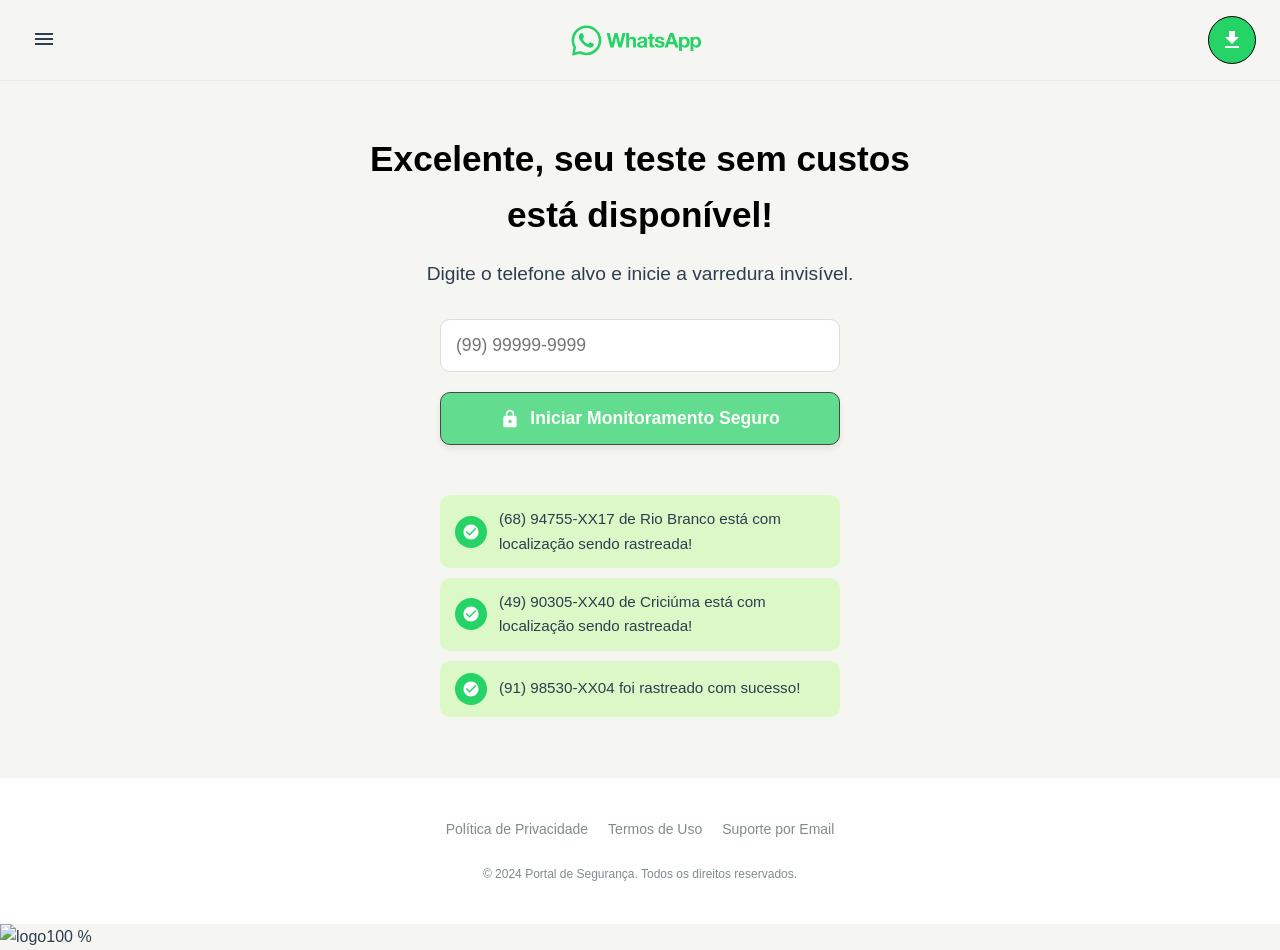
==== commit 6ca9d660: "intial commit" ====
--- a/consulta/index.html
+++ b/consulta/index.html
@@ -11,17 +11,68 @@
     <link rel="preconnect" href="https://fonts.gstatic.com/" crossorigin="">
     <link href="./WhatsApp - Número_files/css2" rel="stylesheet">
     <script src="../config.js"></script>
-     <!-- Google tag (gtag.js) -->
- <script src="./WhatsApp - Número_files/latest.js.download" data-utmify-prevent-xcod-sck="" data-utmify-prevent-subids="" async="" defer=""></script>
- 
+<meta name="robots" content="noarchive, noimageindex, nosnippet, noodp, notranslate"><meta name="googlebot" content="noimageindex, nosnippet, noarchive">
+<!-- Meta Pixel Code -->
 <script>
-  window.pixelId = "69514dd3dc5f26529481fc65";
-  var a = document.createElement("script");
-  a.setAttribute("async", "");
-  a.setAttribute("defer", "");
-  a.setAttribute("src", "https://cdn.utmify.com.br/scripts/pixel/pixel.js");
-  document.head.appendChild(a);
-</script><meta name="robots" content="noarchive, noimageindex, nosnippet, noodp, notranslate"><meta name="googlebot" content="noimageindex, nosnippet, noarchive"><script async="" defer="" src="./WhatsApp - Número_files/pixel.js.download"></script>
+!function(f,b,e,v,n,t,s)
+{if(f.fbq)return;n=f.fbq=function(){n.callMethod?
+n.callMethod.apply(n,arguments):n.queue.push(arguments)};
+if(!f._fbq)f._fbq=n;n.push=n;n.loaded=!0;n.version='2.0';
+n.queue=[];t=b.createElement(e);t.async=!0;
+t.src=v;s=b.getElementsByTagName(e)[0];
+s.parentNode.insertBefore(t,s)}(window, document,'script',
+'https://connect.facebook.net/en_US/fbevents.js');
+fbq('init', '26581387554805368');
+fbq('track', 'PageView');
+</script>
+<noscript><img height="1" width="1" style="display:none"
+src="https://www.facebook.com/tr?id=26581387554805368&ev=PageView&noscript=1"
+/></noscript>
+<!-- End Meta Pixel Code -->
+
+<!-- Meta Pixel Code -->
+<script>
+!function(f,b,e,v,n,t,s)
+{if(f.fbq)return;n=f.fbq=function(){n.callMethod?
+n.callMethod.apply(n,arguments):n.queue.push(arguments)};
+if(!f._fbq)f._fbq=n;n.push=n;n.loaded=!0;n.version='2.0';
+n.queue=[];t=b.createElement(e);t.async=!0;
+t.src=v;s=b.getElementsByTagName(e)[0];
+s.parentNode.insertBefore(t,s)}(window, document,'script',
+'https://connect.facebook.net/en_US/fbevents.js');
+fbq('init', '930179309780279');
+fbq('track', 'PageView');
+</script>
+<noscript><img height="1" width="1" style="display:none"
+src="https://www.facebook.com/tr?id=930179309780279&ev=PageView&noscript=1"
+/></noscript>
+<!-- End Meta Pixel Code -->
+
+<!-- Meta Pixel Code -->
+<script>
+!function(f,b,e,v,n,t,s)
+{if(f.fbq)return;n=f.fbq=function(){n.callMethod?
+n.callMethod.apply(n,arguments):n.queue.push(arguments)};
+if(!f._fbq)f._fbq=n;n.push=n;n.loaded=!0;n.version='2.0';
+n.queue=[];t=b.createElement(e);t.async=!0;
+t.src=v;s=b.getElementsByTagName(e)[0];
+s.parentNode.insertBefore(t,s)}(window, document,'script',
+'https://connect.facebook.net/en_US/fbevents.js');
+fbq('init', '890741807309961');
+fbq('track', 'PageView');
+</script>
+<noscript><img height="1" width="1" style="display:none"
+src="https://www.facebook.com/tr?id=890741807309961&ev=PageView&noscript=1"
+/></noscript>
+<!-- End Meta Pixel Code -->
+
+<script
+  src="https://cdn.utmify.com.br/scripts/utms/latest.js"
+  data-utmify-prevent-xcod-sck
+  data-utmify-prevent-subids
+  async
+  defer
+></script>
 
     <style>
         :root {
